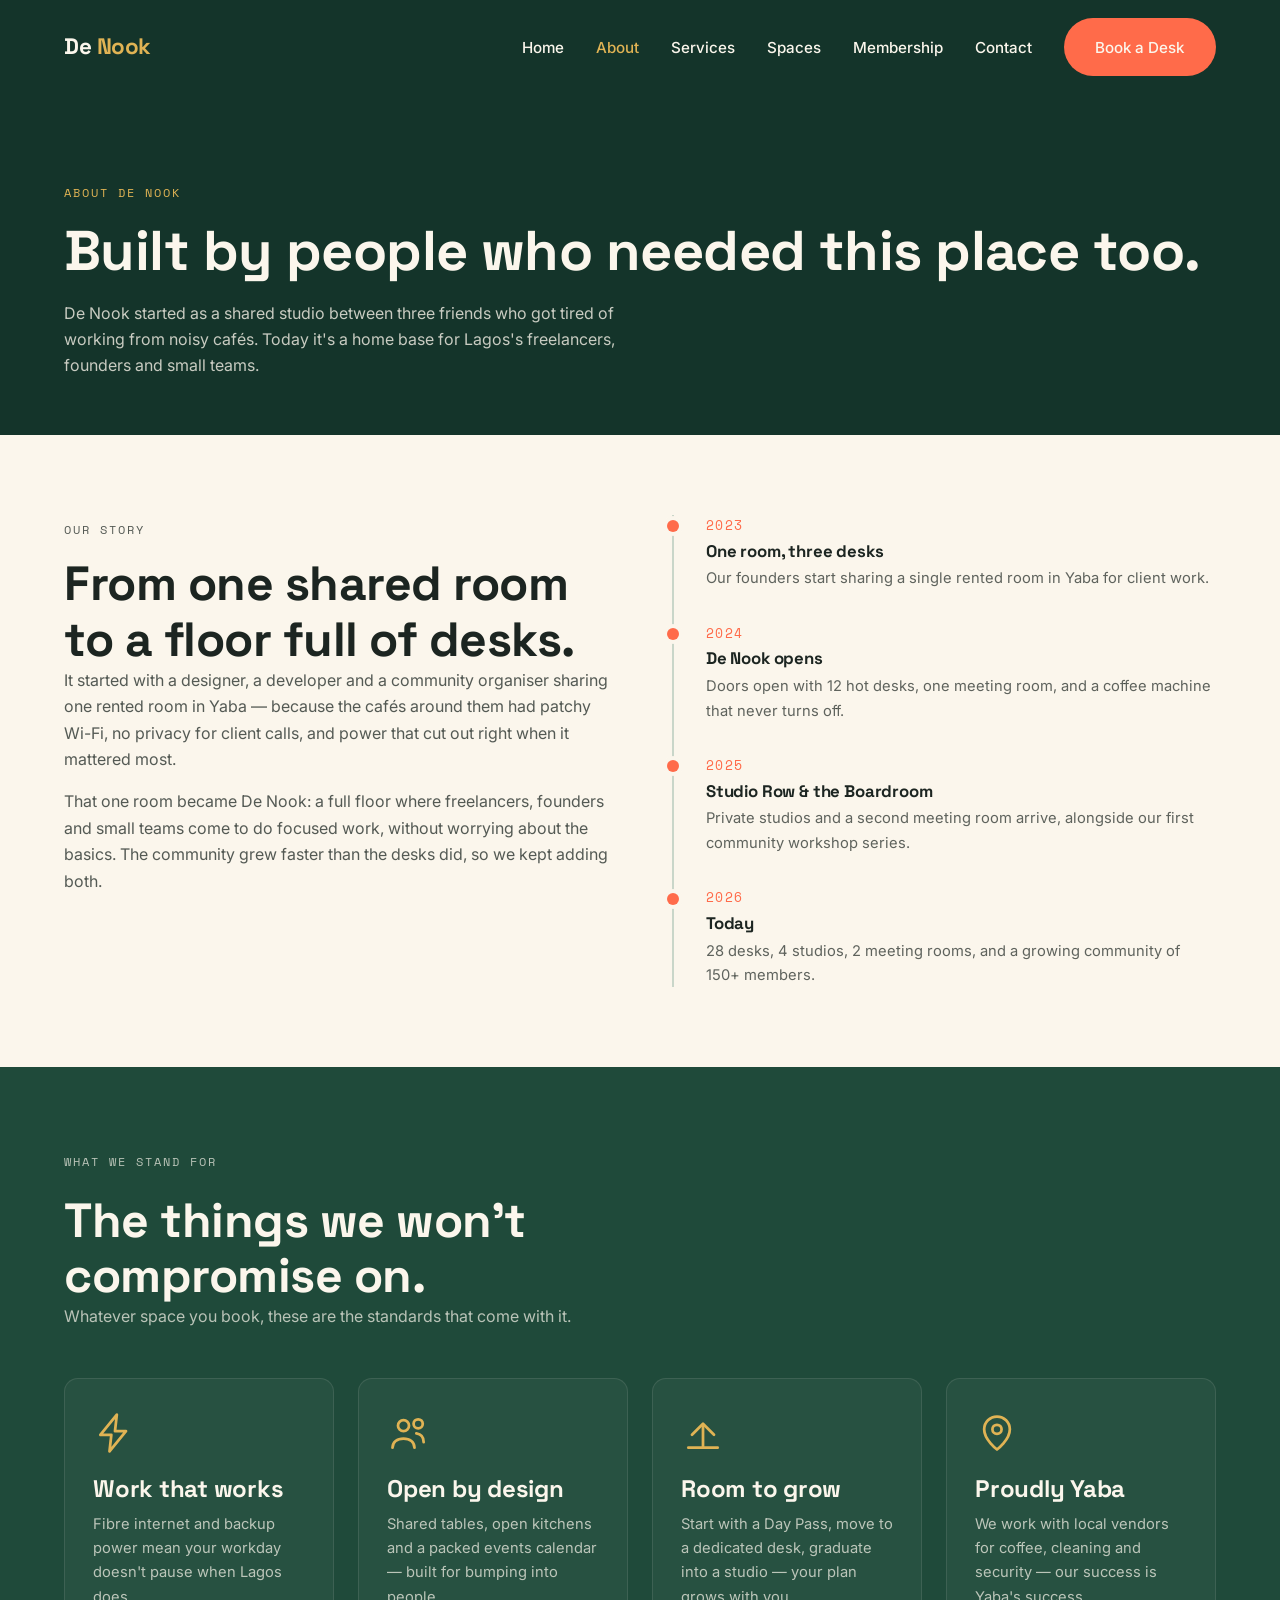
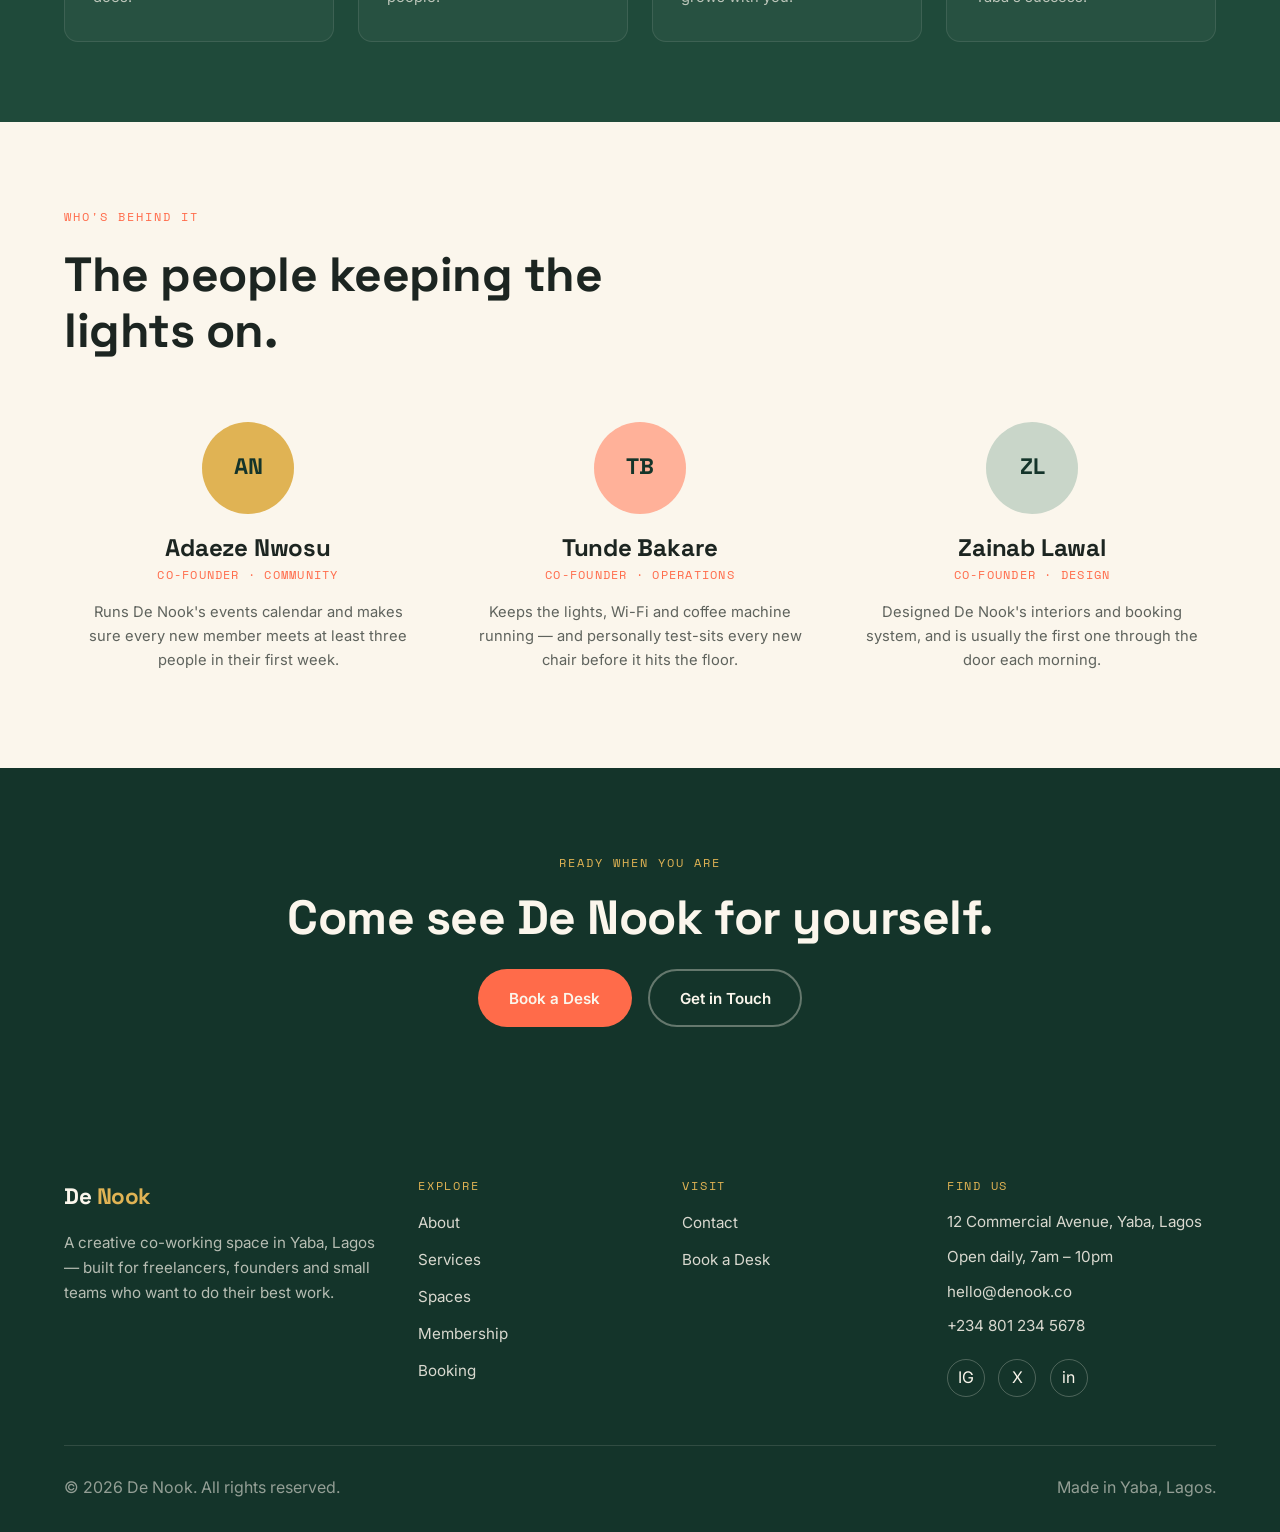
==== about.html @ dfa19780 "commit" ====
<!DOCTYPE html>
<html lang="en">
<head>
  <meta charset="UTF-8" />
  <meta name="viewport" content="width=device-width, initial-scale=1.0" />
  <title>About — De Nook</title>
  <meta name="description" content="The story, values and people behind De Nook, a creative co-working space in Yaba, Lagos." />

  <link rel="preconnect" href="https://fonts.googleapis.com" />
  <link rel="preconnect" href="https://fonts.gstatic.com" crossorigin />
  <link href="https://fonts.googleapis.com/css2?family=Space+Grotesk:wght@500;700&family=Inter:wght@400;500;600;700&family=Space+Mono:wght@400;700&display=swap" rel="stylesheet" />

  <link rel="stylesheet" href="css/style.css" />
  <link rel="stylesheet" href="css/about.css" />
</head>
<body>

  <!-- ===== Navbar ===== -->
  <header class="navbar">
    <div class="container">
      <a href="index.html" class="logo">De <span>Nook</span></a>

      <button class="nav-toggle" aria-label="Toggle navigation" aria-expanded="false">
        <span></span><span></span><span></span>
      </button>

      <ul class="nav-links">
        <li><a href="index.html">Home</a></li>
        <li><a href="about.html" class="active">About</a></li>
        <li><a href="services.html">Services</a></li>
        <li><a href="spaces.html">Spaces</a></li>
        <li><a href="membership.html">Membership</a></li>
        <li><a href="contact.html">Contact</a></li>
        <li><a href="booking.html" class="btn btn-primary">Book a Desk</a></li>
      </ul>
    </div>
  </header>

  <!-- ===== Page header ===== -->
  <section class="page-header">
    <div class="container">
      <p class="eyebrow">About De Nook</p>
      <h1>Built by people who needed this place too.</h1>
      <p>De Nook started as a shared studio between three friends who got tired of working from noisy cafés. Today it's a home base for Lagos's freelancers, founders and small teams.</p>
    </div>
  </section>

  <!-- ===== Story + timeline ===== -->
  <section class="story">
    <div class="container story-grid">
      <div class="story-text">
        <p class="eyebrow">Our Story</p>
        <h2>From one shared room to a floor full of desks.</h2>
        <p>
          It started with a designer, a developer and a community organiser sharing
          one rented room in Yaba — because the cafés around them had patchy Wi-Fi,
          no privacy for client calls, and power that cut out right when it mattered most.
        </p>
        <p>
          That one room became De Nook: a full floor where freelancers, founders and
          small teams come to do focused work, without worrying about the basics.
          The community grew faster than the desks did, so we kept adding both.
        </p>
      </div>

      <div class="timeline">
        <div class="timeline-item">
          <span class="timeline-year">2023</span>
          <h4>One room, three desks</h4>
          <p>Our founders start sharing a single rented room in Yaba for client work.</p>
        </div>

        <div class="timeline-item">
          <span class="timeline-year">2024</span>
          <h4>De Nook opens</h4>
          <p>Doors open with 12 hot desks, one meeting room, and a coffee machine that never turns off.</p>
        </div>

        <div class="timeline-item">
          <span class="timeline-year">2025</span>
          <h4>Studio Row &amp; the Boardroom</h4>
          <p>Private studios and a second meeting room arrive, alongside our first community workshop series.</p>
        </div>

        <div class="timeline-item">
          <span class="timeline-year">2026</span>
          <h4>Today</h4>
          <p>28 desks, 4 studios, 2 meeting rooms, and a growing community of 150+ members.</p>
        </div>
      </div>
    </div>
  </section>

  <!-- ===== Values ===== -->
  <section class="values">
    <div class="container">
      <div class="section-head">
        <p class="eyebrow">What We Stand For</p>
        <h2>The things we won't compromise on.</h2>
        <p>Whatever space you book, these are the standards that come with it.</p>
      </div>

      <div class="values-grid">
        <div class="value-card">
          <svg class="icon" viewBox="0 0 24 24" fill="none" stroke="currentColor" stroke-width="1.5" stroke-linecap="round" stroke-linejoin="round">
            <path d="M13 2 4 13h6l-1 9 9-11h-6l1-9Z" />
          </svg>
          <h3>Work that works</h3>
          <p>Fibre internet and backup power mean your workday doesn't pause when Lagos does.</p>
        </div>

        <div class="value-card">
          <svg class="icon" viewBox="0 0 24 24" fill="none" stroke="currentColor" stroke-width="1.5" stroke-linecap="round" stroke-linejoin="round">
            <circle cx="9" cy="8" r="3" />
            <path d="M3 20c0-3 2.5-5 6-5s6 2 6 5" />
            <circle cx="17" cy="7" r="2.5" />
            <path d="M16 12.2c2.6.4 4 2 4 4.8" />
          </svg>
          <h3>Open by design</h3>
          <p>Shared tables, open kitchens and a packed events calendar — built for bumping into people.</p>
        </div>

        <div class="value-card">
          <svg class="icon" viewBox="0 0 24 24" fill="none" stroke="currentColor" stroke-width="1.5" stroke-linecap="round" stroke-linejoin="round">
            <path d="M12 20V8" />
            <path d="M6 13l6-6 6 6" />
            <path d="M4 20h16" />
          </svg>
          <h3>Room to grow</h3>
          <p>Start with a Day Pass, move to a dedicated desk, graduate into a studio — your plan grows with you.</p>
        </div>

        <div class="value-card">
          <svg class="icon" viewBox="0 0 24 24" fill="none" stroke="currentColor" stroke-width="1.5" stroke-linecap="round" stroke-linejoin="round">
            <path d="M12 21s-7-5.2-7-11a7 7 0 0 1 14 0c0 5.8-7 11-7 11Z" />
            <circle cx="12" cy="10" r="2.5" />
          </svg>
          <h3>Proudly Yaba</h3>
          <p>We work with local vendors for coffee, cleaning and security — our success is Yaba's success.</p>
        </div>
      </div>
    </div>
  </section>

  <!-- ===== Team ===== -->
  <section class="team">
    <div class="container">
      <div class="section-head">
        <p class="eyebrow">Who's Behind It</p>
        <h2>The people keeping the lights on.</h2>
      </div>

      <div class="team-grid">
        <div class="team-card">
          <div class="team-avatar gold">AN</div>
          <h3>Adaeze Nwosu</h3>
          <span class="team-role">Co-Founder · Community</span>
          <p class="bio">Runs De Nook's events calendar and makes sure every new member meets at least three people in their first week.</p>
        </div>

        <div class="team-card">
          <div class="team-avatar coral">TB</div>
          <h3>Tunde Bakare</h3>
          <span class="team-role">Co-Founder · Operations</span>
          <p class="bio">Keeps the lights, Wi-Fi and coffee machine running — and personally test-sits every new chair before it hits the floor.</p>
        </div>

        <div class="team-card">
          <div class="team-avatar sage">ZL</div>
          <h3>Zainab Lawal</h3>
          <span class="team-role">Co-Founder · Design</span>
          <p class="bio">Designed De Nook's interiors and booking system, and is usually the first one through the door each morning.</p>
        </div>
      </div>
    </div>
  </section>

  <!-- ===== CTA banner ===== -->
  <section class="cta-banner">
    <div class="container">
      <p class="eyebrow">Ready When You Are</p>
      <h2>Come see De Nook for yourself.</h2>
      <div class="cta-banner-actions">
        <a href="booking.html" class="btn btn-primary">Book a Desk</a>
        <a href="contact.html" class="btn btn-outline">Get in Touch</a>
      </div>
    </div>
  </section>

  <!-- ===== Footer ===== -->
  <footer class="footer">
    <div class="container">
      <div class="footer-grid">
        <div class="footer-brand">
          <a href="index.html" class="logo">De <span>Nook</span></a>
          <p>A creative co-working space in Yaba, Lagos — built for freelancers, founders and small teams who want to do their best work.</p>
        </div>

        <div class="footer-nav">
          <h4>Explore</h4>
          <ul class="footer-links">
            <li><a href="about.html">About</a></li>
            <li><a href="services.html">Services</a></li>
            <li><a href="spaces.html">Spaces</a></li>
            <li><a href="membership.html">Membership</a></li>
            <li><a href="booking.html">Booking</a></li>
          </ul>
        </div>

        <div class="footer-nav">
          <h4>Visit</h4>
          <ul class="footer-links">
            <li><a href="contact.html">Contact</a></li>
            <li><a href="booking.html">Book a Desk</a></li>
          </ul>
        </div>

        <div class="footer-contact">
          <h4>Find Us</h4>
          <address>12 Commercial Avenue, Yaba, Lagos</address>
          <p>Open daily, 7am – 10pm</p>
          <p>hello@denook.co</p>
          <p>+234 801 234 5678</p>

          <div class="footer-social">
            <a href="#" aria-label="Instagram">IG</a>
            <a href="#" aria-label="X (Twitter)">X</a>
            <a href="#" aria-label="LinkedIn">in</a>
          </div>
        </div>
      </div>

      <div class="footer-bottom">
        <p>© 2026 De Nook. All rights reserved.</p>
        <p>Made in Yaba, Lagos.</p>
      </div>
    </div>
  </footer>

  <script src="js/main.js"></script>
</body>
</html>
---- css/style.css ----
/* =========================================================
   DE NOOK — Global Stylesheet
   Shared design tokens, layout primitives, nav & footer.
   Page-specific styles live in their own files
   (e.g. home.css, about.css) and load after this one.
   ========================================================= */

:root {
  /* Color tokens */
  --forest: #14342A;        /* primary dark — nav, hero, footer */
  --forest-light: #1F4A3A;  /* lighter green — cards on dark */
  --cream: #FBF6EC;         /* warm paper — main light background */
  --cream-dim: #F1EADC;     /* slightly deeper cream — alt sections */
  --coral: #FF6B4A;         /* primary accent — CTAs, links */
  --coral-soft: #FFB199;    /* tint of coral for backgrounds */
  --gold: #E0B354;          /* secondary accent — icons, highlights */
  --ink: #1C2521;           /* near-black text on light bg */
  --sage: #C9D6C9;          /* muted divider / occupied state */

  /* Typography */
  --font-display: 'Space Grotesk', sans-serif;
  --font-body: 'Inter', sans-serif;
  --font-mono: 'Space Mono', monospace;

  /* Layout */
  --container: 1200px;
  --radius: 14px;
  --radius-sm: 8px;
}

/* ---------- Reset ---------- */
* {
  margin: 0;
  padding: 0;
  box-sizing: border-box;
}

html {
  scroll-behavior: smooth;
}

body {
  font-family: var(--font-body);
  color: var(--ink);
  background: var(--cream);
  line-height: 1.65;
  -webkit-font-smoothing: antialiased;
  -moz-osx-font-smoothing: grayscale;
}

img {
  max-width: 100%;
  display: block;
}

a {
  color: inherit;
  text-decoration: none;
}

ul {
  list-style: none;
}

button {
  font-family: inherit;
}

/* ---------- Layout helpers ---------- */
.container {
  max-width: var(--container);
  margin: 0 auto;
  padding: 0 1.5rem;
}

section {
  padding: 5rem 0;
}

@media (max-width: 720px) {
  section {
    padding: 3.5rem 0;
  }
}

/* ---------- Typography ---------- */
h1, h2, h3, h4 {
  font-family: var(--font-display);
  font-weight: 700;
  line-height: 1.15;
  letter-spacing: -0.01em;
}

h1 { font-size: clamp(2.5rem, 6vw, 4.5rem); }
h2 { font-size: clamp(2rem, 4.5vw, 3rem); }
h3 { font-size: clamp(1.2rem, 2.5vw, 1.5rem); }

p {
  font-size: 1rem;
}

.eyebrow {
  font-family: var(--font-mono);
  font-size: 0.78rem;
  letter-spacing: 0.16em;
  text-transform: uppercase;
  color: var(--coral);
  display: inline-block;
  margin-bottom: 1rem;
}

.section-head {
  max-width: 640px;
  margin-bottom: 3rem;
}

.section-head h2 {
  margin-top: 0.25rem;
}

/* ---------- Buttons ---------- */
.btn {
  display: inline-flex;
  align-items: center;
  justify-content: center;
  gap: 0.5rem;
  font-family: var(--font-body);
  font-weight: 600;
  font-size: 0.95rem;
  padding: 0.9rem 1.85rem;
  border-radius: 999px;
  border: 2px solid transparent;
  cursor: pointer;
  white-space: nowrap;
  transition: transform 0.2s ease, background-color 0.2s ease, color 0.2s ease, border-color 0.2s ease;
}

.btn-primary {
  background: var(--coral);
  color: var(--cream);
}

.btn-primary:hover {
  transform: translateY(-2px);
  background: #ff7e5f;
}

.btn-outline {
  background: transparent;
  border-color: currentColor;
  color: inherit;
}

.btn-outline:hover {
  transform: translateY(-2px);
  border-color: var(--gold);
  color: var(--gold);
}

/* ---------- Shared icon + card utilities ---------- */
.icon {
  width: 44px;
  height: 44px;
  color: var(--coral);
  margin-bottom: 1.25rem;
}

.card {
  background: var(--cream-dim);
  border-radius: var(--radius);
  padding: 2rem 1.75rem;
  transition: transform 0.25s ease, box-shadow 0.25s ease;
}

.card:hover {
  transform: translateY(-4px);
  box-shadow: 0 12px 28px rgba(20, 52, 42, 0.08);
}

/* ---------- Navbar ---------- */
.navbar {
  position: sticky;
  top: 0;
  z-index: 100;
  background: var(--forest);
  color: var(--cream);
}

.navbar .container {
  display: flex;
  align-items: center;
  justify-content: space-between;
  padding: 1.15rem 1.5rem;
  position: relative;
}

.logo {
  font-family: var(--font-display);
  font-weight: 700;
  font-size: 1.4rem;
  letter-spacing: -0.02em;
  z-index: 110;
}

.logo span {
  color: var(--gold);
}

.nav-links {
  display: flex;
  align-items: center;
  gap: 2rem;
}

.nav-links a {
  font-size: 0.95rem;
  font-weight: 500;
  transition: color 0.2s ease;
}

.nav-links a:hover,
.nav-links a.active {
  color: var(--gold);
}

.nav-links a.btn {
  color: var(--cream);
}

.nav-links a.btn:hover {
  color: var(--cream);
}

.nav-toggle {
  display: none;
  background: none;
  border: none;
  color: var(--cream);
  cursor: pointer;
  z-index: 110;
  width: 28px;
  height: 22px;
  position: relative;
}

.nav-toggle span {
  position: absolute;
  left: 0;
  width: 100%;
  height: 2px;
  background: currentColor;
  border-radius: 2px;
  transition: transform 0.25s ease, opacity 0.25s ease, top 0.25s ease;
}

.nav-toggle span:nth-child(1) { top: 0; }
.nav-toggle span:nth-child(2) { top: 10px; }
.nav-toggle span:nth-child(3) { top: 20px; }

.nav-toggle.open span:nth-child(1) {
  top: 10px;
  transform: rotate(45deg);
}
.nav-toggle.open span:nth-child(2) {
  opacity: 0;
}
.nav-toggle.open span:nth-child(3) {
  top: 10px;
  transform: rotate(-45deg);
}

@media (max-width: 860px) {
  .nav-toggle {
    display: block;
  }

  .nav-links {
    position: absolute;
    top: 100%;
    left: 0;
    right: 0;
    background: var(--forest);
    flex-direction: column;
    align-items: flex-start;
    padding: 0.5rem 1.5rem 2rem;
    gap: 1.25rem;
    transform: translateY(-8px);
    opacity: 0;
    pointer-events: none;
    transition: opacity 0.25s ease, transform 0.25s ease;
    border-top: 1px solid rgba(251, 246, 236, 0.1);
  }

  .nav-links.open {
    opacity: 1;
    transform: translateY(0);
    pointer-events: auto;
  }

  .nav-links a.btn {
    margin-top: 0.25rem;
  }
}

/* ---------- Footer ---------- */
.footer {
  background: var(--forest);
  color: var(--cream);
  padding: 4.5rem 0 2rem;
}

.footer-grid {
  display: grid;
  grid-template-columns: 1.4fr 1fr 1fr 1.2fr;
  gap: 2.5rem;
  padding-bottom: 3rem;
  border-bottom: 1px solid rgba(251, 246, 236, 0.12);
}

.footer-brand .logo {
  display: inline-block;
  margin-bottom: 0.85rem;
}

.footer-brand p {
  color: rgba(251, 246, 236, 0.7);
  max-width: 320px;
  font-size: 0.95rem;
}

.footer h4 {
  font-family: var(--font-mono);
  font-size: 0.78rem;
  letter-spacing: 0.14em;
  text-transform: uppercase;
  color: var(--gold);
  font-weight: 400;
  margin-bottom: 1rem;
}

.footer-links li {
  margin-bottom: 0.65rem;
}

.footer-links a {
  font-size: 0.95rem;
  color: rgba(251, 246, 236, 0.85);
  transition: color 0.2s ease;
}

.footer-links a:hover {
  color: var(--gold);
}

.footer-contact p,
.footer-contact address {
  font-size: 0.95rem;
  color: rgba(251, 246, 236, 0.85);
  font-style: normal;
  margin-bottom: 0.6rem;
}

.footer-social {
  display: flex;
  gap: 0.85rem;
  margin-top: 1.25rem;
}

.footer-social a {
  width: 38px;
  height: 38px;
  border-radius: 50%;
  border: 1px solid rgba(251, 246, 236, 0.25);
  display: flex;
  align-items: center;
  justify-content: center;
  transition: border-color 0.2s ease, color 0.2s ease;
}

.footer-social a:hover {
  border-color: var(--gold);
  color: var(--gold);
}

.footer-bottom {
  display: flex;
  justify-content: space-between;
  align-items: center;
  flex-wrap: wrap;
  gap: 1rem;
  padding-top: 1.75rem;
  font-size: 0.85rem;
  color: rgba(251, 246, 236, 0.55);
}

@media (max-width: 900px) {
  .footer-grid {
    grid-template-columns: 1fr 1fr;
    gap: 2.5rem 2rem;
  }
}

@media (max-width: 560px) {
  .footer-grid {
    grid-template-columns: 1fr;
    gap: 2.25rem;
  }
}

/* ---------- CTA banner (shared across pages) ---------- */
.cta-banner {
  background: var(--forest);
  color: var(--cream);
  text-align: center;
}

.cta-banner .eyebrow {
  color: var(--gold);
}

.cta-banner h2 {
  margin-bottom: 1.5rem;
}

.cta-banner-actions {
  display: flex;
  justify-content: center;
  gap: 1rem;
  flex-wrap: wrap;
}

.cta-banner .btn-outline {
  border-color: rgba(251, 246, 236, 0.35);
}

/* ---------- Page header (for non-home pages) ---------- */
.page-header {
  background: var(--forest);
  color: var(--cream);
  padding: 4.5rem 0 3.5rem;
}

.page-header .eyebrow {
  color: var(--gold);
}

.page-header h1 {
  font-size: clamp(2.25rem, 5vw, 3.5rem);
}

.page-header p {
  max-width: 560px;
  color: rgba(251, 246, 236, 0.78);
  margin-top: 1rem;
}

/* ---------- Focus states (accessibility) ---------- */
a:focus-visible,
button:focus-visible,
input:focus-visible,
select:focus-visible,
textarea:focus-visible {
  outline: 2px solid var(--coral);
  outline-offset: 3px;
}

/* ---------- Reduced motion ---------- */
@media (prefers-reduced-motion: reduce) {
  html {
    scroll-behavior: auto;
  }

  * {
    animation-duration: 0.01ms !important;
    animation-iteration-count: 1 !important;
    transition-duration: 0.01ms !important;
  }
}
---- css/about.css ----
/* =========================================================
   DE NOOK — About Page Styles
   ========================================================= */

/* ---------- Story + timeline ---------- */
.story {
  background: var(--cream);
}

.story-grid {
  display: grid;
  grid-template-columns: 1fr 1fr;
  gap: 4rem;
  align-items: start;
}

.story-text p {
  color: rgba(28, 37, 33, 0.75);
  margin-bottom: 1rem;
}

.story-text p:last-child {
  margin-bottom: 0;
}

.timeline {
  border-left: 2px solid var(--sage);
  padding-left: 2rem;
  display: flex;
  flex-direction: column;
  gap: 2rem;
}

.timeline-item {
  position: relative;
}

.timeline-item::before {
  content: '';
  position: absolute;
  left: -2.43rem;
  top: 0.35rem;
  width: 12px;
  height: 12px;
  border-radius: 50%;
  background: var(--coral);
  box-shadow: 0 0 0 4px var(--cream);
}

.timeline-year {
  font-family: var(--font-mono);
  font-size: 0.8rem;
  letter-spacing: 0.1em;
  color: var(--coral);
  display: block;
  margin-bottom: 0.35rem;
}

.timeline-item h4 {
  font-family: var(--font-display);
  font-size: 1.05rem;
  margin-bottom: 0.35rem;
}

.timeline-item p {
  font-size: 0.92rem;
  color: rgba(28, 37, 33, 0.7);
}

@media (max-width: 900px) {
  .story-grid {
    grid-template-columns: 1fr;
    gap: 3rem;
  }
}

/* ---------- Values ---------- */
.values {
  background: var(--forest-light);
  color: var(--cream);
}

.values .section-head p {
  color: rgba(251, 246, 236, 0.7);
}

.values-grid {
  display: grid;
  grid-template-columns: repeat(4, 1fr);
  gap: 1.5rem;
}

.value-card {
  background: rgba(251, 246, 236, 0.04);
  border: 1px solid rgba(251, 246, 236, 0.1);
  border-radius: var(--radius);
  padding: 2rem 1.75rem;
}

.value-card .icon {
  color: var(--gold);
}

.value-card h3 {
  margin-bottom: 0.6rem;
}

.value-card p {
  font-size: 0.92rem;
  color: rgba(251, 246, 236, 0.7);
}

@media (max-width: 980px) {
  .values-grid {
    grid-template-columns: 1fr 1fr;
  }
}

@media (max-width: 600px) {
  .values-grid {
    grid-template-columns: 1fr;
  }
}

/* ---------- Team ---------- */
.team {
  background: var(--cream);
}

.team-grid {
  display: grid;
  grid-template-columns: repeat(3, 1fr);
  gap: 1.5rem;
}

.team-card {
  text-align: center;
  padding: 1rem;
}

.team-avatar {
  width: 92px;
  height: 92px;
  border-radius: 50%;
  margin: 0 auto 1.25rem;
  display: flex;
  align-items: center;
  justify-content: center;
  font-family: var(--font-display);
  font-weight: 700;
  font-size: 1.4rem;
  color: var(--forest);
}

.team-avatar.gold { background: var(--gold); }
.team-avatar.coral { background: var(--coral-soft); }
.team-avatar.sage { background: var(--sage); }

.team-card h3 {
  margin-bottom: 0.25rem;
}

.team-role {
  font-family: var(--font-mono);
  font-size: 0.78rem;
  letter-spacing: 0.1em;
  text-transform: uppercase;
  color: var(--coral);
  display: block;
  margin-bottom: 0.85rem;
}

.team-card .bio {
  font-size: 0.92rem;
  color: rgba(28, 37, 33, 0.7);
}

@media (max-width: 900px) {
  .team-grid {
    grid-template-columns: 1fr 1fr;
  }
}

@media (max-width: 600px) {
  .team-grid {
    grid-template-columns: 1fr;
    max-width: 360px;
    margin: 0 auto;
  }
}

/* ---------- Icon fix (SVGs need explicit size) ---------- */
.value-card .icon {
  width: 44px;
  height: 44px;
  display: block;
  margin-bottom: 1.25rem;
  color: var(--gold);
}
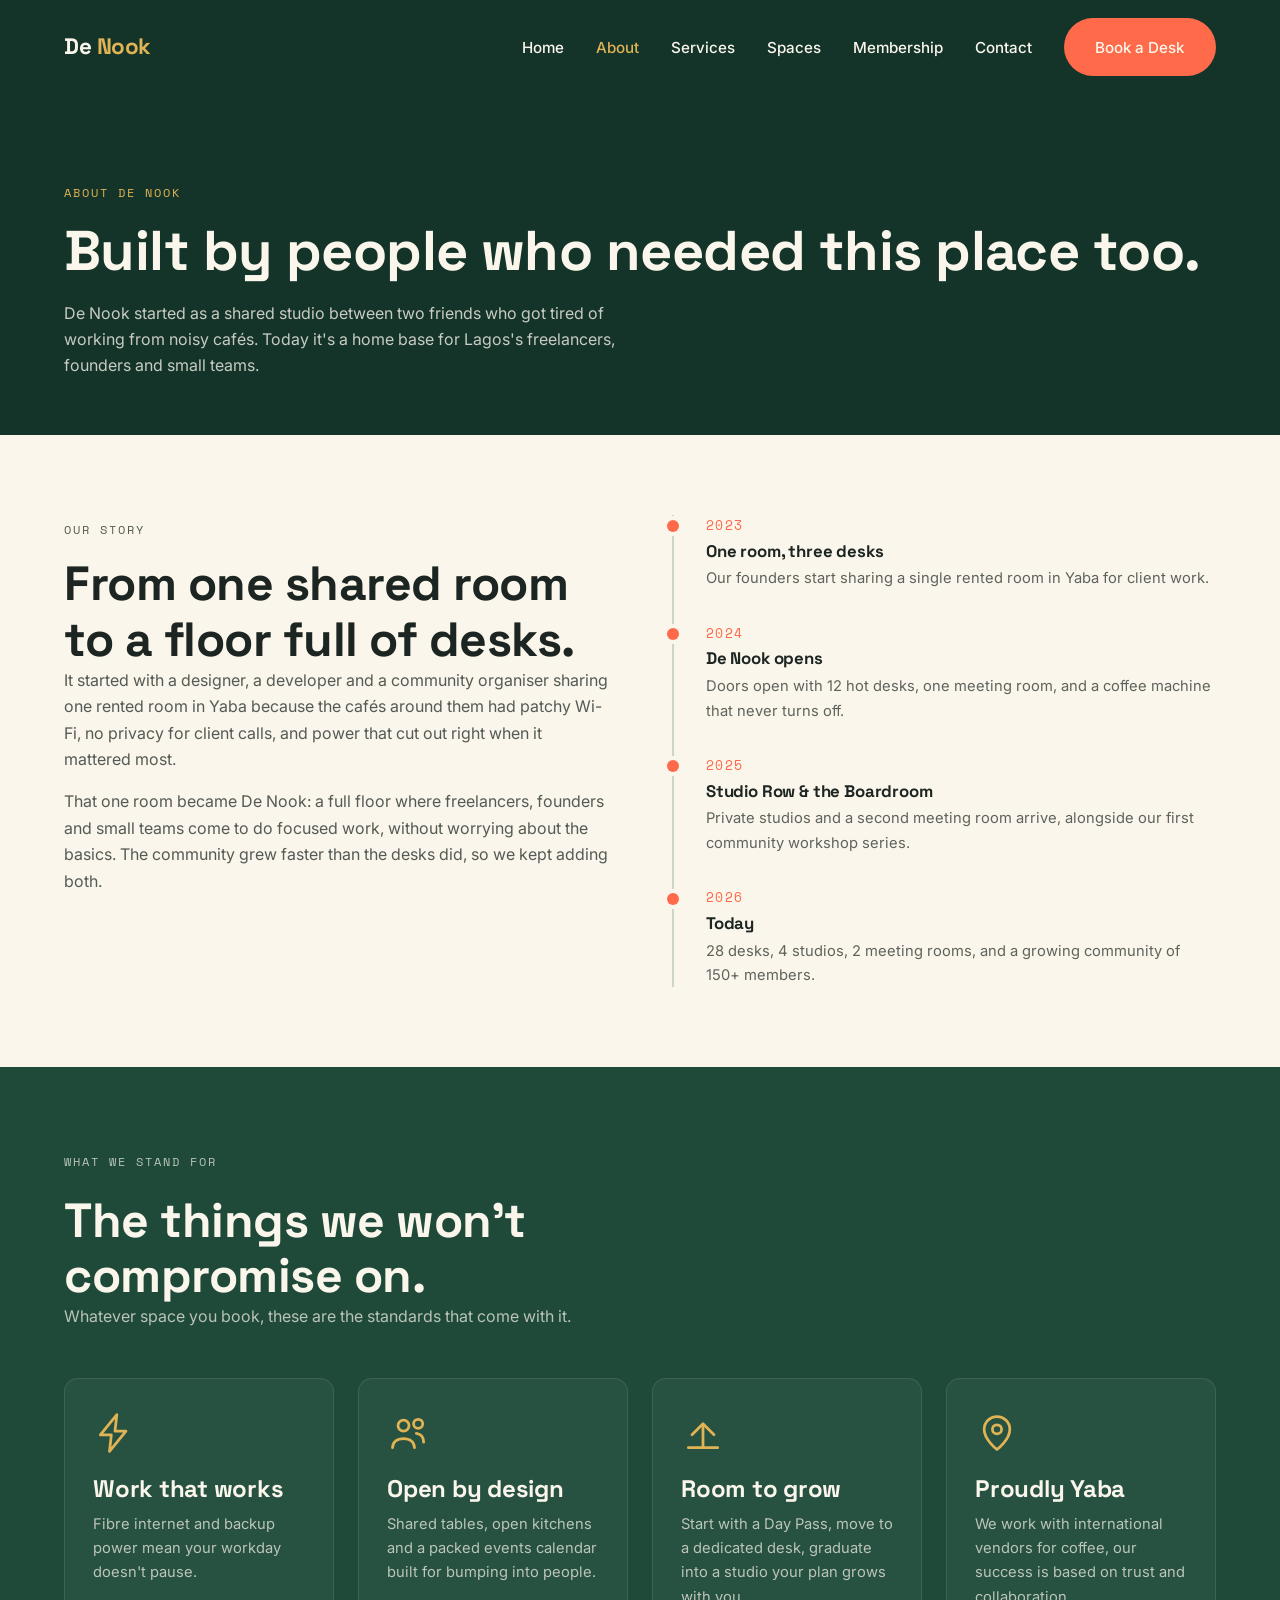
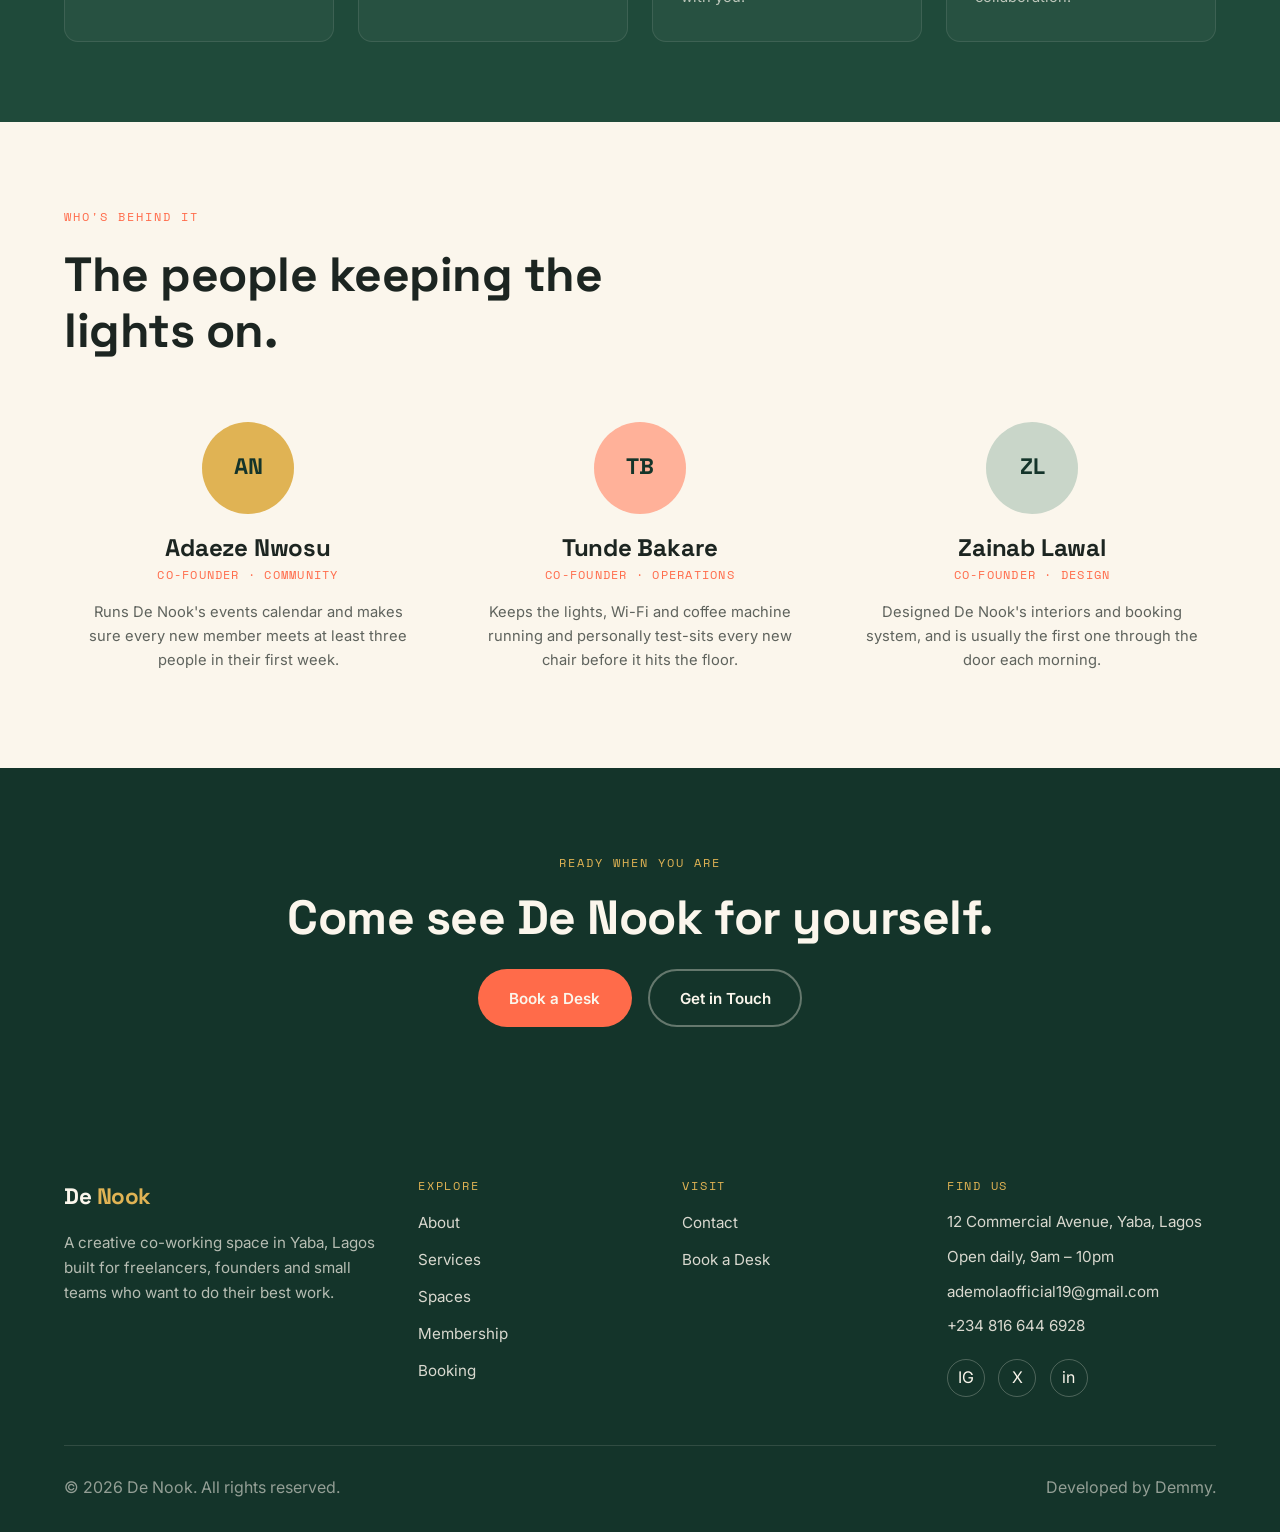
==== commit b3c3c97e: "Commit" ====
--- a/about.html
+++ b/about.html
@@ -41,7 +41,7 @@
     <div class="container">
       <p class="eyebrow">About De Nook</p>
       <h1>Built by people who needed this place too.</h1>
-      <p>De Nook started as a shared studio between three friends who got tired of working from noisy cafés. Today it's a home base for Lagos's freelancers, founders and small teams.</p>
+      <p>De Nook started as a shared studio between two friends who got tired of working from noisy cafés. Today it's a home base for Lagos's freelancers, founders and small teams.</p>
     </div>
   </section>
 
@@ -53,7 +53,7 @@
         <h2>From one shared room to a floor full of desks.</h2>
         <p>
           It started with a designer, a developer and a community organiser sharing
-          one rented room in Yaba — because the cafés around them had patchy Wi-Fi,
+          one rented room in Yaba because the cafés around them had patchy Wi-Fi,
           no privacy for client calls, and power that cut out right when it mattered most.
         </p>
         <p>
@@ -106,7 +106,7 @@
             <path d="M13 2 4 13h6l-1 9 9-11h-6l1-9Z" />
           </svg>
           <h3>Work that works</h3>
-          <p>Fibre internet and backup power mean your workday doesn't pause when Lagos does.</p>
+          <p>Fibre internet and backup power mean your workday doesn't pause.</p>
         </div>
 
         <div class="value-card">
@@ -117,7 +117,7 @@
             <path d="M16 12.2c2.6.4 4 2 4 4.8" />
           </svg>
           <h3>Open by design</h3>
-          <p>Shared tables, open kitchens and a packed events calendar — built for bumping into people.</p>
+          <p>Shared tables, open kitchens and a packed events calendar built for bumping into people.</p>
         </div>
 
         <div class="value-card">
@@ -127,7 +127,7 @@
             <path d="M4 20h16" />
           </svg>
           <h3>Room to grow</h3>
-          <p>Start with a Day Pass, move to a dedicated desk, graduate into a studio — your plan grows with you.</p>
+          <p>Start with a Day Pass, move to a dedicated desk, graduate into a studio your plan grows with you.</p>
         </div>
 
         <div class="value-card">
@@ -136,7 +136,7 @@
             <circle cx="12" cy="10" r="2.5" />
           </svg>
           <h3>Proudly Yaba</h3>
-          <p>We work with local vendors for coffee, cleaning and security — our success is Yaba's success.</p>
+          <p>We work with international vendors for coffee, our success is based on trust and collaboration.</p>
         </div>
       </div>
     </div>
@@ -162,7 +162,7 @@
           <div class="team-avatar coral">TB</div>
           <h3>Tunde Bakare</h3>
           <span class="team-role">Co-Founder · Operations</span>
-          <p class="bio">Keeps the lights, Wi-Fi and coffee machine running — and personally test-sits every new chair before it hits the floor.</p>
+          <p class="bio">Keeps the lights, Wi-Fi and coffee machine running and personally test-sits every new chair before it hits the floor.</p>
         </div>
 
         <div class="team-card">
@@ -193,7 +193,7 @@
       <div class="footer-grid">
         <div class="footer-brand">
           <a href="index.html" class="logo">De <span>Nook</span></a>
-          <p>A creative co-working space in Yaba, Lagos — built for freelancers, founders and small teams who want to do their best work.</p>
+          <p>A creative co-working space in Yaba, Lagos built for freelancers, founders and small teams who want to do their best work.</p>
         </div>
 
         <div class="footer-nav">
@@ -218,9 +218,9 @@
         <div class="footer-contact">
           <h4>Find Us</h4>
           <address>12 Commercial Avenue, Yaba, Lagos</address>
-          <p>Open daily, 7am – 10pm</p>
-          <p>hello@denook.co</p>
-          <p>+234 801 234 5678</p>
+          <p>Open daily, 9am – 10pm</p>
+          <p>ademolaofficial19@gmail.com</p>
+          <p>+234 816 644 6928</p>
 
           <div class="footer-social">
             <a href="#" aria-label="Instagram">IG</a>
@@ -232,7 +232,7 @@
 
       <div class="footer-bottom">
         <p>© 2026 De Nook. All rights reserved.</p>
-        <p>Made in Yaba, Lagos.</p>
+        <p>Developed by Demmy.</p>
       </div>
     </div>
   </footer>
